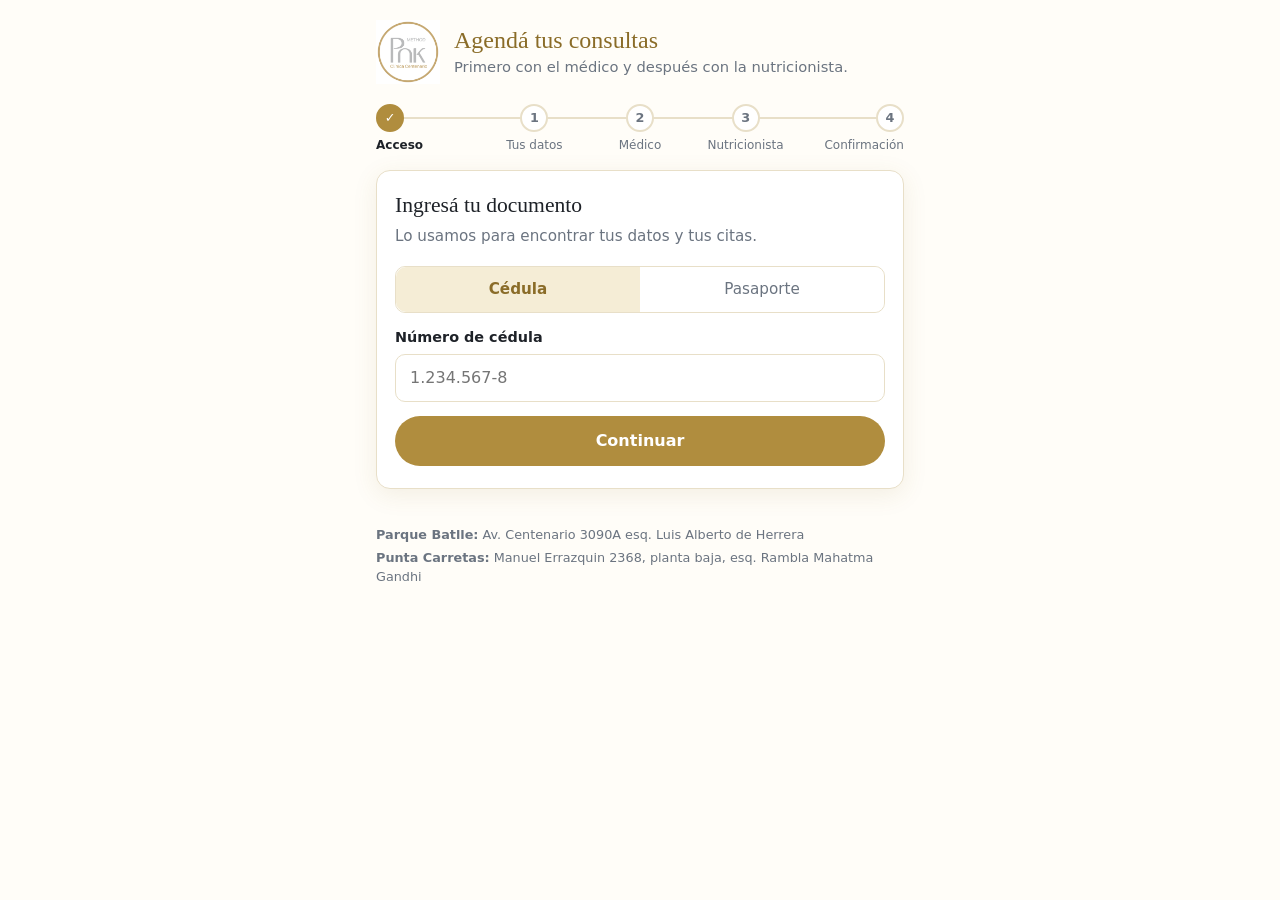
==== AgendaMedicoNutri/index.html @ a27c0d5b "AgendaMedicoNutri: animación de espera (silueta que camina y adelgaza) Co-Authored-By: Claude Opus 5" ====
<!doctype html>
<html lang="es-UY">
<head>
  <meta charset="utf-8">
  <meta name="viewport" content="width=device-width, initial-scale=1">
  <title>Agendá tus consultas · Método PnK</title>
  <meta name="description" content="Reservá tu consulta con el médico y la nutricionista del Método PnK en Uruguay.">
  <meta name="theme-color" content="#b08d3e">
  <link rel="icon" href="img/logo-pnk.png">
  <link rel="stylesheet" href="css/estilos.css?v=8">
</head>
<body>

<header class="encabezado">
  <img class="logo" src="img/logo-pnk.png" alt="Método PnK · Clínica Centenario" width="64" height="64">
  <div>
    <h1>Agendá tus consultas</h1>
    <p>Primero con el médico y después con la nutricionista.</p>
  </div>
</header>

<nav class="progreso" aria-label="Progreso de la reserva">
  <ol>
    <li data-paso="acceso"><span class="punto" aria-hidden="true">✓</span><span class="etiqueta">Acceso</span></li>
    <li data-paso="datos"><span class="punto">1</span><span class="etiqueta">Tus datos</span></li>
    <li data-paso="medico"><span class="punto">2</span><span class="etiqueta">Médico</span></li>
    <li data-paso="nutri"><span class="punto">3</span><span class="etiqueta">Nutricionista</span></li>
    <li data-paso="confirmacion"><span class="punto">4</span><span class="etiqueta">Confirmación</span></li>
  </ol>
  <p class="progreso-texto" id="progreso-texto" aria-live="polite"></p>
</nav>

<main>
  <div class="aviso" id="aviso" role="alert" hidden></div>

  <!-- ACCESO ─────────────────────────────────────────────────────────── -->
  <section class="tarjeta" id="paso-acceso" data-paso="acceso" hidden>
    <div id="acceso-documento">
      <h2 tabindex="-1">Ingresá tu documento</h2>
      <p class="ayuda">Lo usamos para encontrar tus datos y tus citas.</p>
      <form id="form-documento" novalidate>
        <fieldset class="selector">
          <legend class="visualmente-oculto">Tipo de documento</legend>
          <label><input type="radio" name="tipoDocumento" value="CI" checked><span>Cédula</span></label>
          <label><input type="radio" name="tipoDocumento" value="Pasaporte"><span>Pasaporte</span></label>
        </fieldset>
        <label class="campo">
          <span id="documento-etiqueta">Número de cédula</span>
          <input id="documento" name="documento" inputmode="numeric" autocomplete="off" placeholder="1.234.567-8" required>
          <small class="error-campo" data-error-de="documento"></small>
        </label>
        <button class="boton" type="submit">Continuar</button>
      </form>
    </div>

    <div id="acceso-verificacion" hidden>
      <h2 tabindex="-1">Confirmá que sos vos</h2>
      <p>Encontramos un registro a nombre de <strong id="mascara-nombre"></strong>
        con WhatsApp <strong id="mascara-whatsapp"></strong>.</p>
      <form id="form-verificacion" novalidate>
        <label class="campo">
          <span>Últimos 4 números de tu WhatsApp</span>
          <input id="ultimos4" name="ultimos4" inputmode="numeric" autocomplete="off" maxlength="4" placeholder="••••" class="campo-codigo" required>
          <small class="error-campo" data-error-de="ultimos4"></small>
        </label>
        <button class="boton" type="submit">Verificar</button>
        <button class="boton-texto" type="button" id="otro-documento">Usar otro documento</button>
      </form>
    </div>
  </section>

  <!-- 1. DATOS ──────────────────────────────────────────────────────── -->
  <section class="tarjeta" id="paso-datos" data-paso="datos" hidden>
    <h2 tabindex="-1">Tus datos</h2>
    <p class="ayuda" id="datos-ayuda"></p>
    <form id="form-datos" novalidate>
      <div class="fila-doble">
        <label class="campo">
          <span>Nombre</span>
          <input name="nombre" autocomplete="given-name" required>
          <small class="error-campo" data-error-de="nombre"></small>
        </label>
        <label class="campo">
          <span>Apellido</span>
          <input name="apellido" autocomplete="family-name" required>
          <small class="error-campo" data-error-de="apellido"></small>
        </label>
      </div>
      <label class="campo">
        <span id="datos-documento-etiqueta">Cédula</span>
        <input name="documento" readonly>
      </label>
      <label class="campo">
        <span>WhatsApp</span>
        <input name="whatsapp" type="tel" inputmode="tel" autocomplete="tel" placeholder="099 123 456" required>
        <small class="error-campo" data-error-de="whatsapp"></small>
      </label>
      <label class="campo">
        <span>Email</span>
        <input name="email" type="email" inputmode="email" autocomplete="email" placeholder="tu@email.com" required>
        <small class="error-campo" data-error-de="email"></small>
      </label>
      <button class="boton" type="submit">Continuar con el médico</button>
    </form>
  </section>

  <!-- 2. MÉDICO ─────────────────────────────────────────────────────── -->
  <section class="tarjeta" id="paso-medico" data-paso="medico" hidden>
    <h2 tabindex="-1">Cita con el médico</h2>

    <p class="cargando-bloque" id="medico-cargando">Buscando la agenda de los médicos…</p>

    <!-- Ya tiene cita: resumen, pago y botón para seguir -->
    <div id="medico-agendado" hidden>
      <p class="ayuda">Tu cita con el médico quedó confirmada. Te enviamos la invitación a tu email.</p>
      <div class="cita" id="medico-cita"></div>
      <div class="cita" id="medico-cita-control"></div>
      <p class="nota" id="medico-control-sin-lugar" hidden>No encontramos lugar para tu control a los 15 días. Te escribimos por WhatsApp para coordinarlo.</p>
      <div class="pago" id="medico-pago" hidden>
        <p>Valor de la consulta: <strong id="medico-pago-precio"></strong></p>
        <p class="nota">Para asegurar tu lugar, envianos el comprobante de pago por WhatsApp.</p>
        <a class="boton secundario" id="medico-pago-link" target="_blank" rel="noopener">Enviar comprobante por WhatsApp</a>
      </div>
      <button class="boton" type="button" id="ir-a-nutri">Continuar con la nutricionista</button>
    </div>

    <!-- Reserva -->
    <form id="form-medico" novalidate hidden>
      <fieldset class="grupo">
        <legend>Tipo de consulta</legend>
        <div class="opciones" id="opciones-tipo"></div>
      </fieldset>

      <fieldset class="grupo" id="grupo-medico" hidden>
        <legend>Médico</legend>
        <p class="nota" id="nota-medico-fijo" hidden>Agendás con tu médico de siempre.</p>
        <div class="opciones" id="opciones-medico"></div>
      </fieldset>

      <fieldset class="grupo" id="grupo-sede" hidden>
        <legend>¿Dónde?</legend>
        <div class="opciones" id="opciones-sede"></div>
        <p class="precio" id="medico-precio" hidden></p>
      </fieldset>

      <fieldset class="grupo" id="grupo-dia" hidden>
        <legend>Día</legend>
        <p class="cargando-bloque" id="dias-cargando" hidden>Buscando horarios libres…</p>
        <div class="dias" id="opciones-dia"></div>
        <p class="nota" id="sin-horarios" hidden>No hay horarios libres en las próximas 2 semanas. Probá con otra sede o escribinos por WhatsApp.</p>
      </fieldset>

      <fieldset class="grupo" id="grupo-hora" hidden>
        <legend>Hora</legend>
        <div class="horas" id="opciones-hora"></div>
      </fieldset>

      <div class="grupo" id="grupo-confirmar" hidden>
        <label class="compromiso opcion-control">
          <input type="checkbox" name="agendarControl">
          <span><strong>Dejar agendado mi próximo control</strong> (Seguimiento, 30 min) 15 días después,
            a la misma hora o la más cercana, y la nutricionista al día siguiente.
            <small class="nota" id="control-precio"></small></span>
        </label>
        <label class="compromiso">
          <input type="checkbox" name="compromisoPago">
          <span>Me comprometo a abonar la consulta y enviar el comprobante de pago por WhatsApp.</span>
        </label>
        <small class="error-campo" data-error-de="compromisoPago"></small>
        <button class="boton" type="submit">Confirmar cita con el médico</button>
      </div>
    </form>
  </section>

  <!-- 3. NUTRICIONISTA ──────────────────────────────────────────────── -->
  <section class="tarjeta" id="paso-nutri" data-paso="nutri" hidden>
    <h2 tabindex="-1">Cita con la nutricionista</h2>
    <div class="cita" id="nutri-cita-medico"></div>

    <p class="cargando-bloque" id="nutri-cargando">Buscando los horarios de la nutricionista…</p>

    <!-- Reserva con nuestros botones (horarios reales del Bookings de Verónica) -->
    <form id="form-turnos-nutri" novalidate hidden>
      <p class="ayuda">Elegí tu consulta con la nutricionista <strong>Verónica Bitz</strong>.
        Te mostramos solo horarios libres posteriores a tu cita con el médico.</p>

      <fieldset class="grupo">
        <legend>Tipo de consulta</legend>
        <div class="opciones" id="opciones-servicio-nutri"></div>
      </fieldset>

      <fieldset class="grupo" id="grupo-dia-nutri" hidden>
        <legend>Día</legend>
        <p class="cargando-bloque" id="dias-nutri-cargando" hidden>Buscando horarios libres…</p>
        <div class="dias" id="opciones-dia-nutri"></div>
        <p class="nota" id="sin-horarios-nutri" hidden>No hay horarios libres para esta consulta en los próximos días. Probá con otra modalidad o escribinos por WhatsApp.</p>
      </fieldset>

      <fieldset class="grupo" id="grupo-hora-nutri" hidden>
        <legend>Hora</legend>
        <div class="horas" id="opciones-hora-nutri"></div>
      </fieldset>

      <div class="grupo" id="grupo-confirmar-nutri" hidden>
        <label class="compromiso">
          <input type="checkbox" name="consentimiento">
          <span>Acepto que <strong>Pronokal S.A.</strong> trate mis datos personales para gestionar esta cita,
            según la Ley 18.331 de Protección de Datos Personales.
            <small class="nota">Consultas sobre tus datos: pedidos.uruguay@pronokal.com</small></span>
        </label>
        <small class="error-campo" data-error-de="consentimiento"></small>
        <button class="boton" type="submit">Reservar con la nutricionista</button>
      </div>
    </form>

    <!-- Si la agenda de Verónica no responde (nunca se muestra Bookings) -->
    <div id="nutri-error" class="pila" hidden>
      <div class="espera">
        <p class="espera-icono" aria-hidden="true">⏳</p>
        <p><strong id="nutri-error-mensaje">No pudimos consultar la agenda de la nutricionista en este momento.</strong></p>
        <p class="nota">Probá de nuevo en unos minutos. Tu cita con el médico ya está confirmada.</p>
      </div>
      <button class="boton" type="button" id="nutri-reintentar">Probar de nuevo</button>
      <a class="boton secundario" href="https://wa.me/59893365668" target="_blank" rel="noopener">Escribinos por WhatsApp</a>
    </div>

    <!-- Ya registrada -->
    <div id="nutri-registrada" class="pila" hidden>
      <div class="cita" id="nutri-cita-nutri"></div>
      <button class="boton" type="button" id="nutri-ver-resumen">Ver el resumen de mis citas</button>
      <a class="boton-texto" href="https://wa.me/59893365668" target="_blank" rel="noopener">¿Necesitás cambiarla? Escribinos por WhatsApp</a>
    </div>
  </section>

  <!-- 4. CONFIRMACIÓN ───────────────────────────────────────────────── -->
  <section class="tarjeta" id="paso-confirmacion" data-paso="confirmacion" hidden>
    <h2 tabindex="-1">¡Listo! Tus consultas</h2>
    <p class="ayuda">Te esperamos. Te mandamos la invitación de la consulta médica a tu email.</p>
    <div class="cita" id="confirmacion-cita-medico"></div>
    <div class="cita" id="confirmacion-cita-nutri"></div>
    <div class="cita" id="confirmacion-cita-control"></div>
    <div class="cita" id="confirmacion-cita-nutri-control"></div>
    <div class="pago" id="confirmacion-pago" hidden>
      <p>Valor de la consulta médica: <strong id="confirmacion-pago-precio"></strong></p>
      <p class="nota">Si todavía no lo hiciste, envianos el comprobante de pago por WhatsApp.</p>
      <a class="boton" id="confirmacion-pago-link" target="_blank" rel="noopener">Enviar comprobante por WhatsApp</a>
    </div>
    <a class="boton secundario" href="https://wa.me/59893365668" target="_blank" rel="noopener">¿Dudas? Escribinos por WhatsApp</a>
  </section>
</main>

<footer class="pie">
  <p><strong>Parque Batlle:</strong> Av. Centenario 3090A esq. Luis Alberto de Herrera</p>
  <p><strong>Punta Carretas:</strong> Manuel Errazquin 2368, planta baja, esq. Rambla Mahatma Gandhi</p>
</footer>

<script src="js/config.js?v=8"></script>
<script src="js/validaciones.js?v=8"></script>
<script src="js/api.js?v=8"></script>
<script src="js/paso-medico.js?v=8"></script>
<script src="js/paso-nutri.js?v=8"></script>
<script src="js/app.js?v=8"></script>
</body>
</html>
---- AgendaMedicoNutri/css/estilos.css ----
/* ==========================================================================
   Agenda Médico + Nutri · Método PnK
   Colores y tipografía tomados de la landing perdidanetadekilos.com.uy.
   Pensado primero para celular; en pantallas grandes se centra en una columna.
   ========================================================================== */

:root {
  --crema: #fffdf8;
  --blanco: #ffffff;
  --dorado: #b08d3e;
  --dorado-oscuro: #8a6c28;
  --dorado-claro: #f5edd6;
  --dorado-suave: #faf6ed;
  --linea: #e8dfc8;
  --tinta: #1e2228;
  --gris: #6b7480;
  --verde: #4a9e70;
  --rojo: #c23b2b;

  --fuente-titulos: Georgia, "Times New Roman", serif;
  --fuente-texto: "Segoe UI", system-ui, -apple-system, Arial, sans-serif;

  --radio: 14px;
  --sombra: 0 6px 24px rgba(138, 108, 40, 0.10);
}

* { box-sizing: border-box; }

html { -webkit-text-size-adjust: 100%; }

body {
  margin: 0;
  background: var(--crema);
  color: var(--tinta);
  font-family: var(--fuente-texto);
  font-size: 16px;
  line-height: 1.5;
}

h1, h2, h3 { font-family: var(--fuente-titulos); font-weight: normal; line-height: 1.2; margin: 0; }
h2:focus { outline: none; }

[hidden] { display: none !important; }

.visualmente-oculto {
  position: absolute; width: 1px; height: 1px; overflow: hidden;
  clip: rect(0 0 0 0); white-space: nowrap;
}

/* ── Encabezado ─────────────────────────────────────────────────────────── */

.encabezado {
  display: flex; align-items: center; gap: 14px;
  max-width: 560px; margin: 0 auto; padding: 20px 16px 8px;
}
.logo { width: 64px; height: 64px; flex: none; }
.encabezado h1 { font-size: 1.5rem; color: var(--dorado-oscuro); }
.encabezado p { margin: 2px 0 0; color: var(--gris); font-size: 0.92rem; }

/* ── Barra de progreso ──────────────────────────────────────────────────── */

.progreso { max-width: 560px; margin: 0 auto; padding: 12px 16px 4px; }
.progreso ol {
  list-style: none; margin: 0; padding: 0;
  display: flex; justify-content: space-between; position: relative;
}
.progreso ol::before {           /* la línea que une los puntos */
  content: ""; position: absolute; left: 14px; right: 14px; top: 13px;
  height: 2px; background: var(--linea);
}
.progreso li {
  position: relative; display: flex; flex-direction: column; align-items: center;
  gap: 4px; flex: 1; min-width: 0;
}
.progreso li:first-child { align-items: flex-start; }
.progreso li:last-child { align-items: flex-end; }
.punto {
  width: 28px; height: 28px; border-radius: 50%;
  display: grid; place-items: center;
  background: var(--blanco); border: 2px solid var(--linea);
  color: var(--gris); font-size: 0.8rem; font-weight: 600;
  transition: background .2s, border-color .2s, color .2s;
}
.etiqueta { display: none; font-size: 0.75rem; color: var(--gris); white-space: nowrap; }

.progreso li.hecho .punto { background: var(--dorado-claro); border-color: var(--dorado); color: var(--dorado-oscuro); }
.progreso li.actual .punto { background: var(--dorado); border-color: var(--dorado); color: var(--blanco); }
.progreso li.actual .etiqueta { color: var(--tinta); font-weight: 600; }

.progreso-texto { margin: 8px 0 0; text-align: center; font-size: 0.85rem; color: var(--gris); }

@media (min-width: 520px) {
  .etiqueta { display: block; }
  .progreso-texto { display: none; }
}

/* ── Contenido y tarjetas ───────────────────────────────────────────────── */

main { max-width: 560px; margin: 0 auto; padding: 12px 16px 32px; }

.tarjeta {
  background: var(--blanco); border: 1px solid var(--linea); border-radius: var(--radio);
  box-shadow: var(--sombra); padding: 22px 18px;
}
.tarjeta h2 { font-size: 1.35rem; margin-bottom: 6px; }
.ayuda { margin: 0 0 18px; color: var(--gris); font-size: 0.95rem; }

.aviso {
  margin-bottom: 12px; padding: 12px 14px; border-radius: 10px;
  background: #fbeceb; border: 1px solid #efc4bf; color: var(--rojo); font-size: 0.95rem;
}
.aviso.info { background: var(--dorado-suave); border-color: var(--linea); color: var(--dorado-oscuro); }

.en-construccion {
  margin-top: 12px; padding: 16px; border: 1px dashed var(--linea); border-radius: 10px;
  color: var(--gris); text-align: center; font-size: 0.9rem;
}

/* ── Formularios ────────────────────────────────────────────────────────── */

form { display: grid; gap: 14px; }
fieldset { border: 0; margin: 0; padding: 0; }

.campo { display: grid; gap: 6px; }
.campo > span { font-size: 0.9rem; font-weight: 600; }
.campo input, .campo select {
  width: 100%; min-height: 48px; padding: 10px 14px;
  font: inherit; font-size: 16px;   /* 16px evita que el iPhone haga zoom */
  color: var(--tinta); background: var(--blanco);
  border: 1.5px solid var(--linea); border-radius: 10px;
  transition: border-color .15s, box-shadow .15s;
}
.campo input:focus, .campo select:focus {
  outline: none; border-color: var(--dorado); box-shadow: 0 0 0 3px var(--dorado-claro);
}
.campo input[readonly] { background: var(--dorado-suave); color: var(--gris); }
.campo input[aria-invalid="true"] { border-color: var(--rojo); }
.campo-codigo { letter-spacing: 0.5em; text-align: center; font-size: 1.4rem !important; }

.error-campo { color: var(--rojo); font-size: 0.85rem; min-height: 0; }
.error-campo:empty { display: none; }

.fila-doble { display: grid; gap: 14px; }
@media (min-width: 420px) { .fila-doble { grid-template-columns: 1fr 1fr; } }

/* Selector de dos opciones (Cédula / Pasaporte) */
.selector { display: grid; grid-template-columns: 1fr 1fr; gap: 0; border: 1.5px solid var(--linea); border-radius: 10px; overflow: hidden; }
.selector label { position: relative; }
.selector input { position: absolute; opacity: 0; inset: 0; }
.selector span {
  display: block; padding: 11px 8px; text-align: center; cursor: pointer;
  font-size: 0.95rem; color: var(--gris); background: var(--blanco);
}
.selector input:checked + span { background: var(--dorado-claro); color: var(--dorado-oscuro); font-weight: 600; }
.selector input:focus-visible + span { box-shadow: inset 0 0 0 2px var(--dorado); }

/* ── Botones ────────────────────────────────────────────────────────────── */

.boton {
  display: inline-flex; align-items: center; justify-content: center; gap: 8px;
  width: 100%; min-height: 50px; padding: 12px 20px;
  font: inherit; font-weight: 600; font-size: 1rem; text-decoration: none;
  color: var(--blanco); background: var(--dorado);
  border: 0; border-radius: 999px; cursor: pointer;
  transition: background .15s, transform .05s;
}
.boton:hover { background: var(--dorado-oscuro); }
.boton:active { transform: translateY(1px); }
.boton:focus-visible { outline: 3px solid var(--dorado-claro); outline-offset: 2px; }
.boton[disabled] { opacity: .6; cursor: progress; }

.boton.secundario { background: var(--blanco); color: var(--dorado-oscuro); border: 1.5px solid var(--dorado); }
.boton.secundario:hover { background: var(--dorado-suave); }

.boton-texto {
  background: none; border: 0; padding: 8px; font: inherit; font-size: 0.92rem;
  color: var(--dorado-oscuro); text-decoration: underline; cursor: pointer;
}

.cargando::after {
  content: ""; width: 16px; height: 16px; border-radius: 50%;
  border: 2px solid rgba(255,255,255,.5); border-top-color: var(--blanco);
  animation: girar .8s linear infinite;
}
@keyframes girar { to { transform: rotate(360deg); } }

/* ── Grupos de opciones (paso médico) ───────────────────────────────────── */

.grupo { display: grid; gap: 10px; }
.grupo legend { font-weight: 600; font-size: 0.95rem; margin-bottom: 10px; padding: 0; }
.nota { margin: 0; color: var(--gris); font-size: 0.88rem; }
.cargando-bloque {
  display: flex; flex-direction: column; align-items: center; gap: 6px;
  margin: 12px 0; color: var(--gris); font-size: 0.92rem; text-align: center;
}
.cargando-bloque[hidden] { display: none !important; }

/* Silueta que camina y adelgaza (ver animacionCaminante en app.js) */
.caminante { width: 72px; height: 96px; overflow: visible; }
.caminante path, .caminante circle, .caminante line {
  fill: none; stroke-width: 3; stroke-linecap: round; stroke-linejoin: round;
}
.caminante .trazo path, .caminante .trazo circle { stroke: var(--dorado); }
.caminante .trazo > path:not(.cuerpo), .caminante .trazo-atras path { stroke-width: 4.5; }   /* brazos y piernas */
.caminante .trazo .cuerpo { fill: var(--blanco); }          /* tapa el brazo y la pierna de atrás */
.caminante .trazo-atras path { stroke: var(--dorado); opacity: .35; }
.caminante .piso { stroke: var(--linea); stroke-width: 2; stroke-dasharray: 14 10; }

/* Tarjetas para elegir (tipo, médico, sede) */
.opciones { display: grid; gap: 8px; }
@media (min-width: 420px) { .opciones { grid-template-columns: repeat(auto-fit, minmax(150px, 1fr)); } }
.opcion { position: relative; display: block; cursor: pointer; }
.opcion input { position: absolute; opacity: 0; inset: 0; cursor: pointer; }
.opcion .caja {
  display: grid; gap: 2px; padding: 12px 14px; min-height: 48px;
  border: 1.5px solid var(--linea); border-radius: 12px; background: var(--blanco);
  transition: border-color .15s, background .15s;
}
.opcion .titulo { font-weight: 600; }
.opcion .detalle { font-size: 0.85rem; color: var(--gris); }
.opcion input:checked + .caja { border-color: var(--dorado); background: var(--dorado-suave); box-shadow: inset 0 0 0 1px var(--dorado); }
.opcion input:focus-visible + .caja { box-shadow: 0 0 0 3px var(--dorado-claro); }

/* Chips de días (fila que se desliza) y de horas (grilla) */
.dias {
  display: flex; gap: 8px; overflow-x: auto; padding-bottom: 6px;
  scroll-snap-type: x proximity; -webkit-overflow-scrolling: touch;
}
.horas { display: grid; grid-template-columns: repeat(auto-fill, minmax(76px, 1fr)); gap: 8px; }
.chip { position: relative; flex: none; scroll-snap-align: start; }
.chip input { position: absolute; opacity: 0; inset: 0; cursor: pointer; }
.chip span {
  display: grid; place-items: center; min-height: 44px; padding: 6px 12px;
  border: 1.5px solid var(--linea); border-radius: 10px; background: var(--blanco);
  font-size: 0.92rem; text-align: center; line-height: 1.2; cursor: pointer;
}
.dias .chip span { min-width: 64px; }
.chip span small { display: block; font-size: 0.72rem; color: var(--gris); text-transform: capitalize; }
.chip input:checked + span { background: var(--dorado); border-color: var(--dorado); color: var(--blanco); font-weight: 600; }
.chip input:checked + span small { color: var(--blanco); }
.chip input:focus-visible + span { box-shadow: 0 0 0 3px var(--dorado-claro); }

.precio { margin: 4px 0 0; font-size: 0.95rem; }
.precio strong { color: var(--dorado-oscuro); }

.compromiso { display: flex; gap: 10px; align-items: flex-start; font-size: 0.92rem; cursor: pointer; }
.compromiso input { width: 20px; height: 20px; margin: 2px 0 0; accent-color: var(--dorado); flex: none; }

.pago {
  display: grid; gap: 8px; margin: 14px 0; padding: 14px 16px;
  border: 1px solid var(--linea); border-radius: 12px;
}
.pago p { margin: 0; }

#form-medico { gap: 22px; }
#medico-agendado { display: grid; gap: 4px; }

/* ── Tarjeta de cita (resumen) ──────────────────────────────────────────── */

.cita:empty { display: none; }
.cita {
  margin: 14px 0; padding: 14px 16px; border-radius: 12px;
  background: var(--dorado-suave); border: 1px solid var(--linea);
}
.cita h3 { font-size: 1.05rem; color: var(--dorado-oscuro); margin-bottom: 6px; }
.cita p { margin: 2px 0; font-size: 0.95rem; }
.cita .fecha { font-weight: 600; text-transform: capitalize; }

/* ── Pie ────────────────────────────────────────────────────────────────── */

.pie { max-width: 560px; margin: 0 auto; padding: 0 16px 32px; color: var(--gris); font-size: 0.8rem; }
.pie p { margin: 4px 0; }

@media (prefers-reduced-motion: reduce) {
  * { transition: none !important; animation-duration: 0s !important; }
}

/* ── Paso nutricionista ─────────────────────────────────────────────────── */

.pila { display: grid; gap: 12px; }

.espera { text-align: center; padding: 18px 8px; border: 1px dashed var(--linea); border-radius: 12px; }
.espera p { margin: 4px 0; }
.espera-icono { font-size: 2rem; }


.opcion-control {
  padding: 12px 14px; border-radius: 12px;
  background: var(--dorado-suave); border: 1px solid var(--linea);
}
.opcion-control small { display: block; margin-top: 4px; }
.cita .nota { margin-top: 6px; }
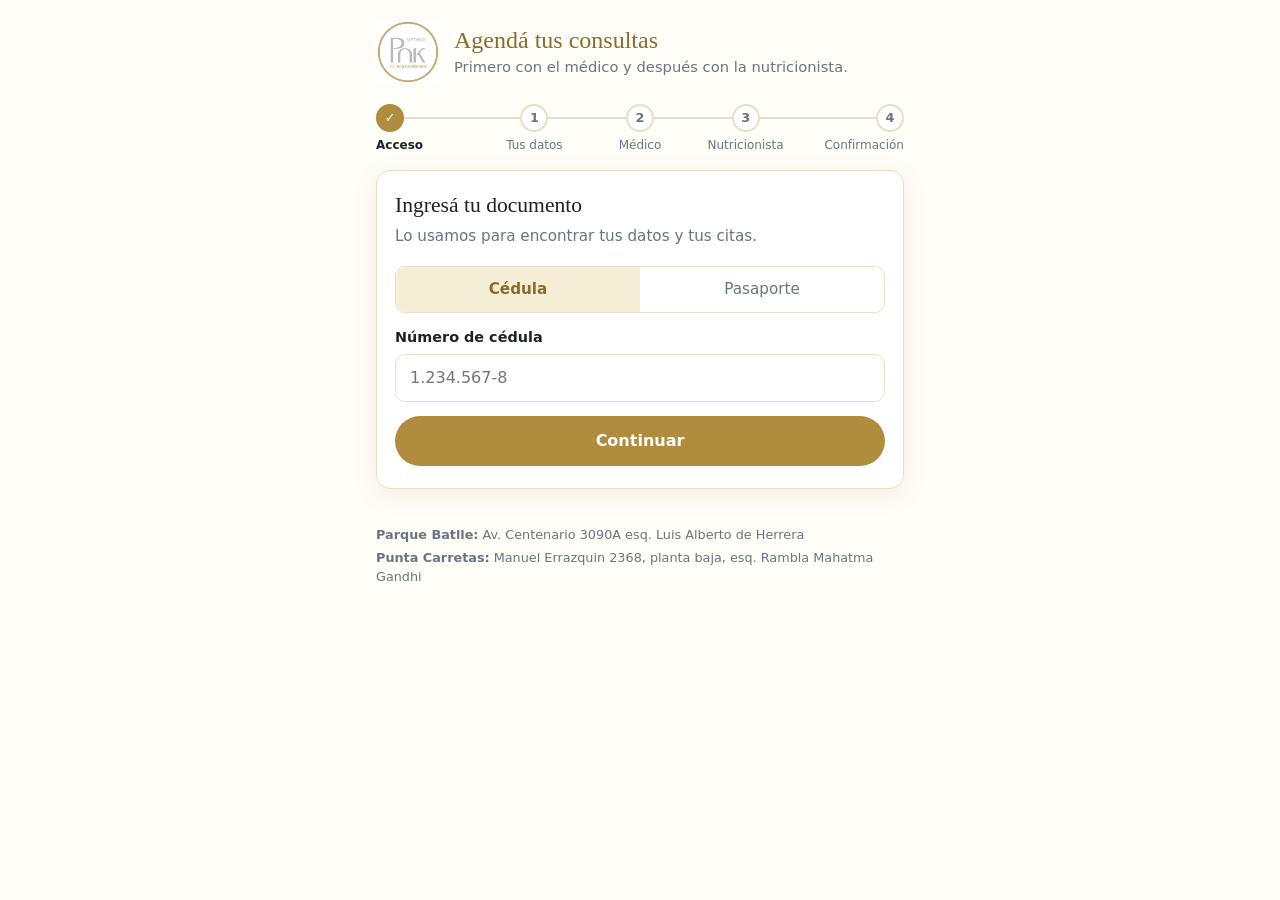
==== commit 38d35fb8: "AgendaMedicoNutri: nutri del control reservada al momento Co-Authored-By: Claude Opus 5.5 <noreply@a" ====
--- a/AgendaMedicoNutri/index.html
+++ b/AgendaMedicoNutri/index.html
@@ -7,7 +7,7 @@
   <meta name="description" content="Reservá tu consulta con el médico y la nutricionista del Método PnK en Uruguay.">
   <meta name="theme-color" content="#b08d3e">
   <link rel="icon" href="img/logo-pnk.png">
-  <link rel="stylesheet" href="css/estilos.css?v=8">
+  <link rel="stylesheet" href="css/estilos.css?v=10">
 </head>
 <body>
 
@@ -249,16 +249,21 @@
   </section>
 </main>
 
+<!-- Pantalla de espera mientras se confirma una reserva -->
+<div class="espera-reserva" id="espera-reserva" role="status" aria-live="polite" hidden>
+  <div class="cargando-bloque"><strong id="espera-reserva-texto"></strong><span>Esto puede tardar unos segundos.</span></div>
+</div>
+
 <footer class="pie">
   <p><strong>Parque Batlle:</strong> Av. Centenario 3090A esq. Luis Alberto de Herrera</p>
   <p><strong>Punta Carretas:</strong> Manuel Errazquin 2368, planta baja, esq. Rambla Mahatma Gandhi</p>
 </footer>
 
-<script src="js/config.js?v=8"></script>
-<script src="js/validaciones.js?v=8"></script>
-<script src="js/api.js?v=8"></script>
-<script src="js/paso-medico.js?v=8"></script>
-<script src="js/paso-nutri.js?v=8"></script>
-<script src="js/app.js?v=8"></script>
+<script src="js/config.js?v=10"></script>
+<script src="js/validaciones.js?v=10"></script>
+<script src="js/api.js?v=10"></script>
+<script src="js/paso-medico.js?v=10"></script>
+<script src="js/paso-nutri.js?v=10"></script>
+<script src="js/app.js?v=10"></script>
 </body>
 </html>
--- a/AgendaMedicoNutri/css/estilos.css
+++ b/AgendaMedicoNutri/css/estilos.css
@@ -290,3 +290,13 @@
 }
 .opcion-control small { display: block; margin-top: 4px; }
 .cita .nota { margin-top: 6px; }
+
+/* Pantalla de espera al confirmar una reserva */
+.espera-reserva {
+  position: fixed; inset: 0; z-index: 50;
+  display: grid; place-items: center; padding: 16px;
+  background: rgba(255, 253, 248, 0.94);
+}
+.espera-reserva .cargando-bloque { font-size: 1rem; color: var(--tinta); }
+.espera-reserva .cargando-bloque span { color: var(--gris); font-size: 0.9rem; }
+.espera-reserva .caminante { width: 96px; height: 128px; }
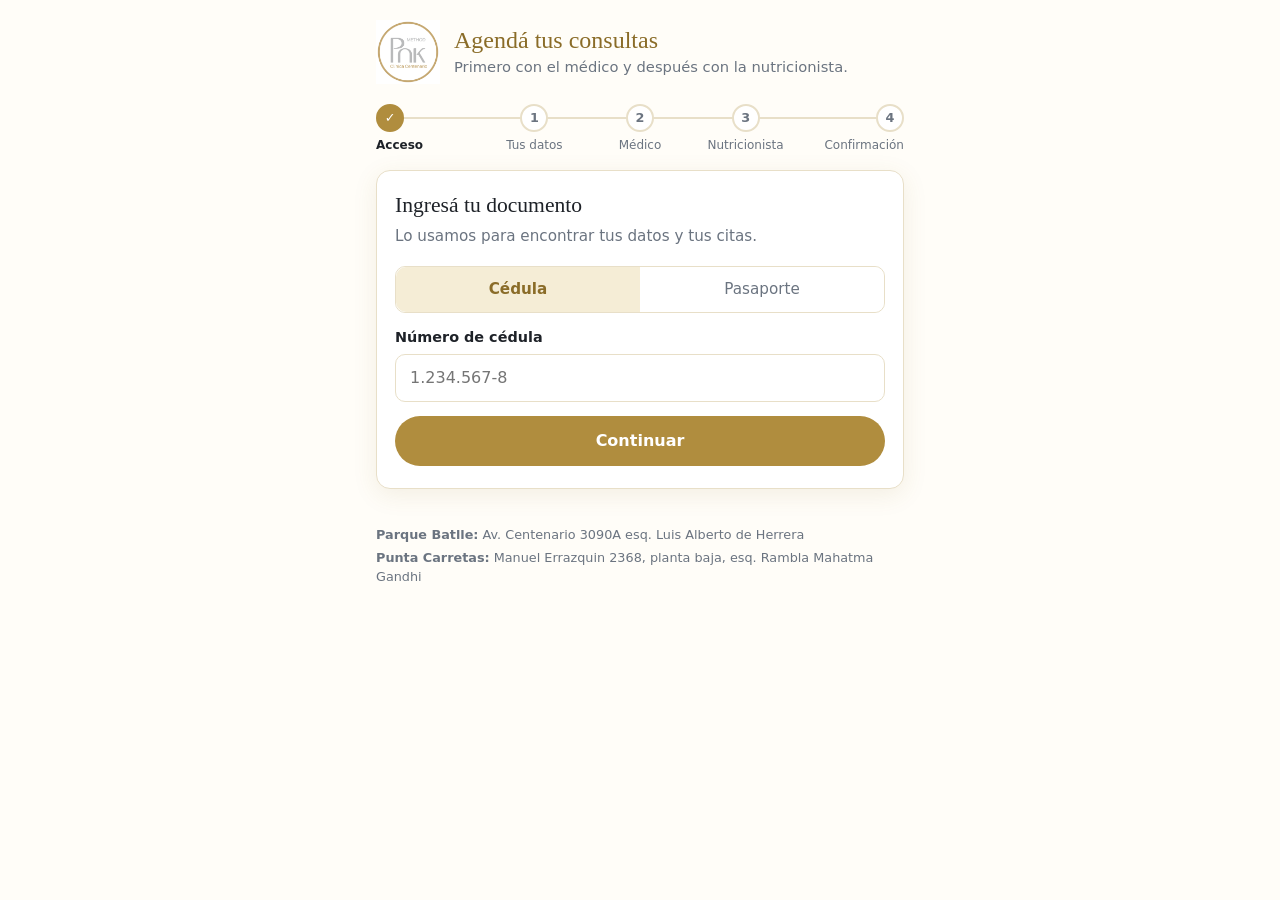
==== commit 6f436313: "AgendaMedicoNutri: opción de agendar solo con la nutricionista Co-Authored-By: Claude Opus 5.5 <nore" ====
--- a/AgendaMedicoNutri/index.html
+++ b/AgendaMedicoNutri/index.html
@@ -7,7 +7,7 @@
   <meta name="description" content="Reservá tu consulta con el médico y la nutricionista del Método PnK en Uruguay.">
   <meta name="theme-color" content="#b08d3e">
   <link rel="icon" href="img/logo-pnk.png">
-  <link rel="stylesheet" href="css/estilos.css?v=10">
+  <link rel="stylesheet" href="css/estilos.css?v=11">
 </head>
 <body>
 
@@ -100,7 +100,22 @@
         <input name="email" type="email" inputmode="email" autocomplete="email" placeholder="tu@email.com" required>
         <small class="error-campo" data-error-de="email"></small>
       </label>
-      <button class="boton" type="submit">Continuar con el médico</button>
+      <fieldset class="grupo">
+        <legend>¿Qué querés agendar?</legend>
+        <div class="opciones">
+          <label class="opcion">
+            <input type="radio" name="reserva" value="ambos" checked>
+            <span class="caja"><span class="titulo">Médico y nutricionista</span>
+              <span class="detalle">Primero el médico y después la nutricionista</span></span>
+          </label>
+          <label class="opcion">
+            <input type="radio" name="reserva" value="soloNutri">
+            <span class="caja"><span class="titulo">Solo nutricionista</span>
+              <span class="detalle">Consulta con Verónica Bitz</span></span>
+          </label>
+        </div>
+      </fieldset>
+      <button class="boton" type="submit" id="datos-continuar">Continuar con el médico</button>
     </form>
   </section>
 
@@ -182,7 +197,7 @@
     <!-- Reserva con nuestros botones (horarios reales del Bookings de Verónica) -->
     <form id="form-turnos-nutri" novalidate hidden>
       <p class="ayuda">Elegí tu consulta con la nutricionista <strong>Verónica Bitz</strong>.
-        Te mostramos solo horarios libres posteriores a tu cita con el médico.</p>
+        <span id="nutri-ayuda-regla">Te mostramos solo horarios libres posteriores a tu cita con el médico.</span></p>
 
       <fieldset class="grupo">
         <legend>Tipo de consulta</legend>
@@ -235,7 +250,7 @@
   <!-- 4. CONFIRMACIÓN ───────────────────────────────────────────────── -->
   <section class="tarjeta" id="paso-confirmacion" data-paso="confirmacion" hidden>
     <h2 tabindex="-1">¡Listo! Tus consultas</h2>
-    <p class="ayuda">Te esperamos. Te mandamos la invitación de la consulta médica a tu email.</p>
+    <p class="ayuda" id="confirmacion-ayuda">Te esperamos. Te mandamos la invitación de la consulta médica a tu email.</p>
     <div class="cita" id="confirmacion-cita-medico"></div>
     <div class="cita" id="confirmacion-cita-nutri"></div>
     <div class="cita" id="confirmacion-cita-control"></div>
@@ -259,11 +274,11 @@
   <p><strong>Punta Carretas:</strong> Manuel Errazquin 2368, planta baja, esq. Rambla Mahatma Gandhi</p>
 </footer>
 
-<script src="js/config.js?v=10"></script>
-<script src="js/validaciones.js?v=10"></script>
-<script src="js/api.js?v=10"></script>
-<script src="js/paso-medico.js?v=10"></script>
-<script src="js/paso-nutri.js?v=10"></script>
-<script src="js/app.js?v=10"></script>
+<script src="js/config.js?v=11"></script>
+<script src="js/validaciones.js?v=11"></script>
+<script src="js/api.js?v=11"></script>
+<script src="js/paso-medico.js?v=11"></script>
+<script src="js/paso-nutri.js?v=11"></script>
+<script src="js/app.js?v=11"></script>
 </body>
 </html>
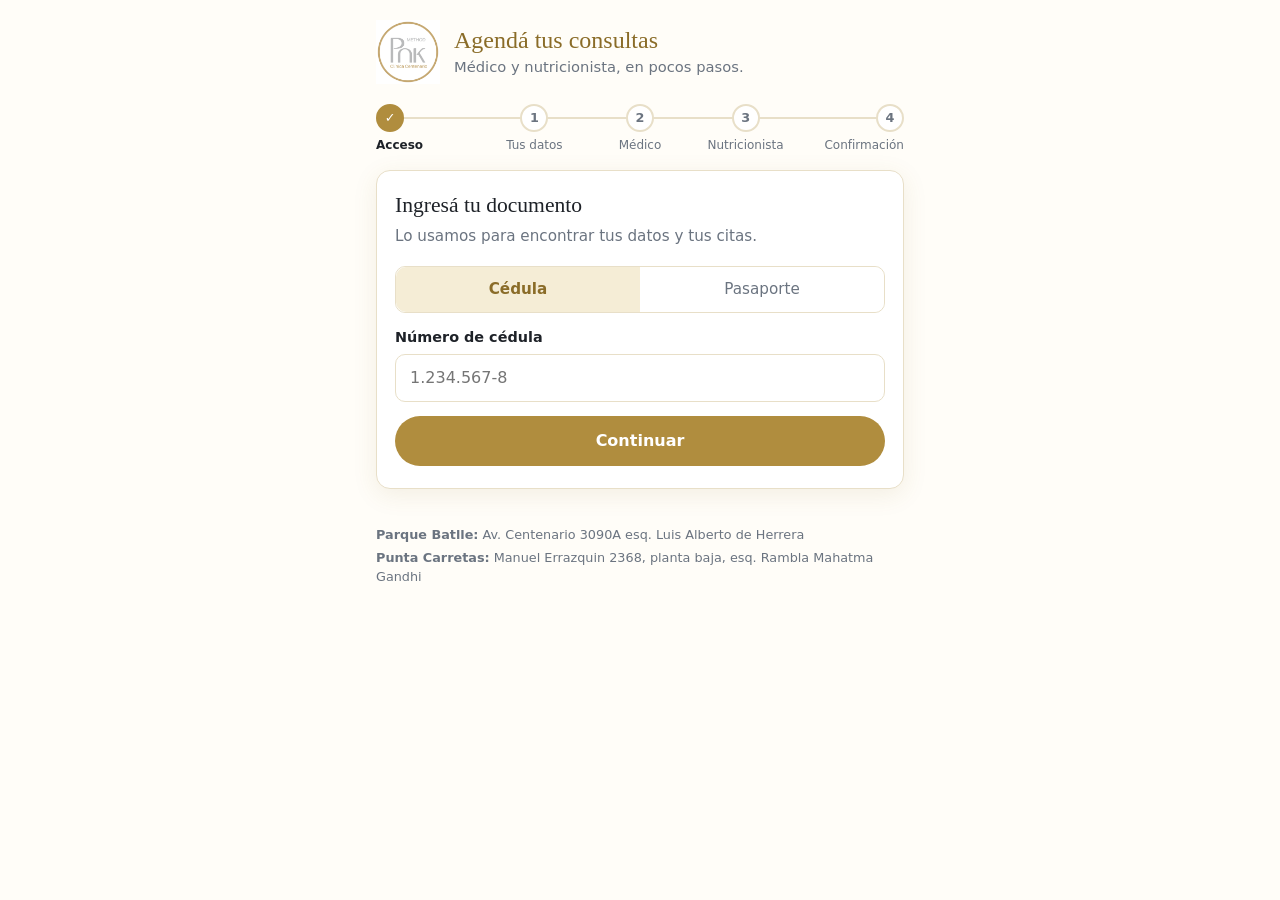
==== commit 25a51943: "AgendaMedicoNutri: opción de agendar solo con el médico Co-Authored-By: Claude Opus 5.5 <noreply@ant" ====
--- a/AgendaMedicoNutri/index.html
+++ b/AgendaMedicoNutri/index.html
@@ -7,7 +7,7 @@
   <meta name="description" content="Reservá tu consulta con el médico y la nutricionista del Método PnK en Uruguay.">
   <meta name="theme-color" content="#b08d3e">
   <link rel="icon" href="img/logo-pnk.png">
-  <link rel="stylesheet" href="css/estilos.css?v=11">
+  <link rel="stylesheet" href="css/estilos.css?v=12">
 </head>
 <body>
 
@@ -15,7 +15,7 @@
   <img class="logo" src="img/logo-pnk.png" alt="Método PnK · Clínica Centenario" width="64" height="64">
   <div>
     <h1>Agendá tus consultas</h1>
-    <p>Primero con el médico y después con la nutricionista.</p>
+    <p>Médico y nutricionista, en pocos pasos.</p>
   </div>
 </header>
 
@@ -109,6 +109,11 @@
               <span class="detalle">Primero el médico y después la nutricionista</span></span>
           </label>
           <label class="opcion">
+            <input type="radio" name="reserva" value="soloMedico">
+            <span class="caja"><span class="titulo">Solo médico</span>
+              <span class="detalle">Consulta con el médico</span></span>
+          </label>
+          <label class="opcion">
             <input type="radio" name="reserva" value="soloNutri">
             <span class="caja"><span class="titulo">Solo nutricionista</span>
               <span class="detalle">Consulta con Verónica Bitz</span></span>
@@ -137,6 +142,7 @@
         <a class="boton secundario" id="medico-pago-link" target="_blank" rel="noopener">Enviar comprobante por WhatsApp</a>
       </div>
       <button class="boton" type="button" id="ir-a-nutri">Continuar con la nutricionista</button>
+      <button class="boton" type="button" id="ir-a-resumen" hidden>Ver el resumen de mi cita</button>
     </div>
 
     <!-- Reserva -->
@@ -174,7 +180,7 @@
         <label class="compromiso opcion-control">
           <input type="checkbox" name="agendarControl">
           <span><strong>Dejar agendado mi próximo control</strong> (Seguimiento, 30 min) 15 días después,
-            a la misma hora o la más cercana, y la nutricionista al día siguiente.
+            a la misma hora o la más cercana<span id="control-con-nutri">, y la nutricionista al día siguiente</span>.
             <small class="nota" id="control-precio"></small></span>
         </label>
         <label class="compromiso">
@@ -274,11 +280,11 @@
   <p><strong>Punta Carretas:</strong> Manuel Errazquin 2368, planta baja, esq. Rambla Mahatma Gandhi</p>
 </footer>
 
-<script src="js/config.js?v=11"></script>
-<script src="js/validaciones.js?v=11"></script>
-<script src="js/api.js?v=11"></script>
-<script src="js/paso-medico.js?v=11"></script>
-<script src="js/paso-nutri.js?v=11"></script>
-<script src="js/app.js?v=11"></script>
+<script src="js/config.js?v=12"></script>
+<script src="js/validaciones.js?v=12"></script>
+<script src="js/api.js?v=12"></script>
+<script src="js/paso-medico.js?v=12"></script>
+<script src="js/paso-nutri.js?v=12"></script>
+<script src="js/app.js?v=12"></script>
 </body>
 </html>
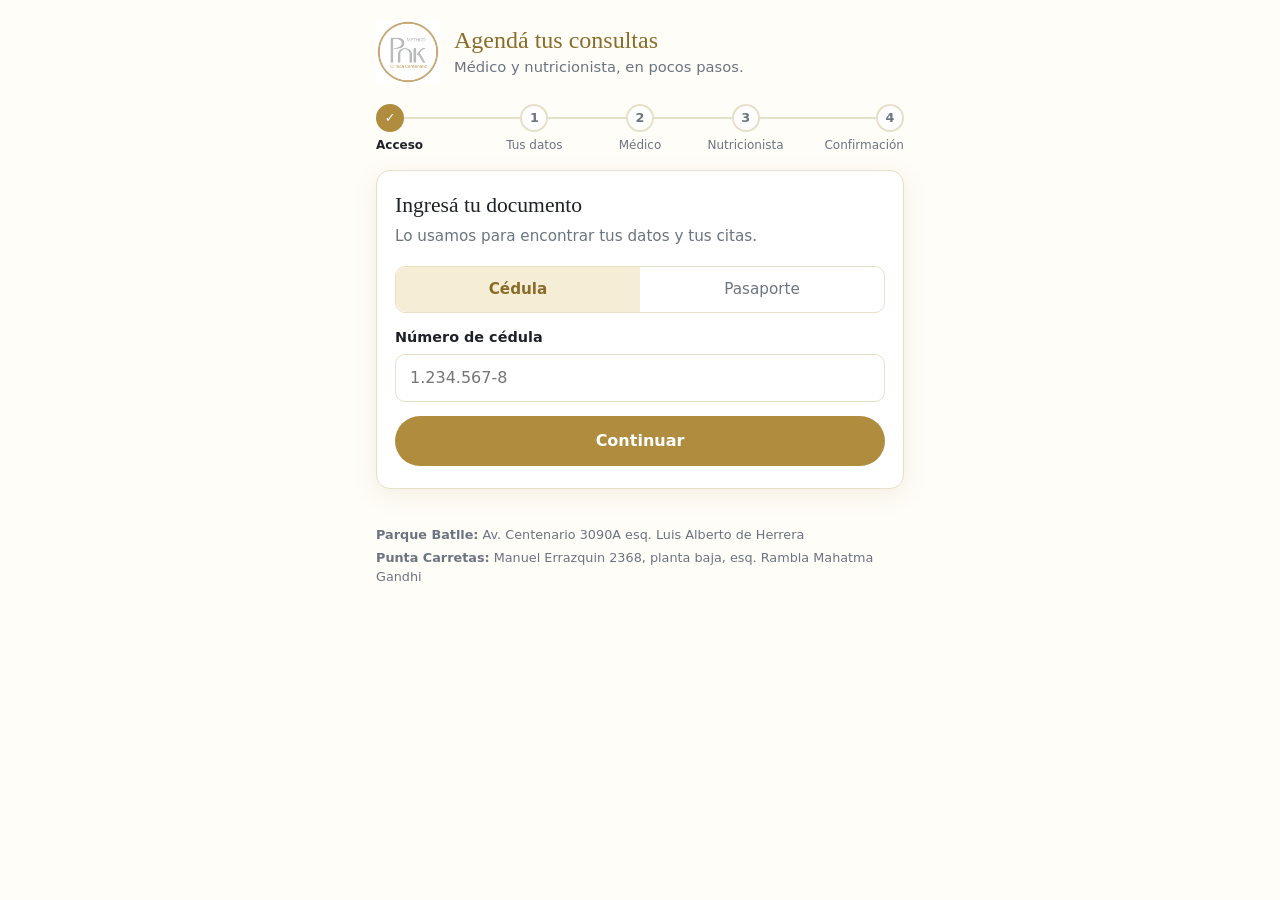
==== commit c4673b7d: "AgendaMedicoNutri: confirmación de asistencia y reagendar desde el recordatorio Co-Authored-By: Clau" ====
--- a/AgendaMedicoNutri/index.html
+++ b/AgendaMedicoNutri/index.html
@@ -7,7 +7,7 @@
   <meta name="description" content="Reservá tu consulta con el médico y la nutricionista del Método PnK en Uruguay.">
   <meta name="theme-color" content="#b08d3e">
   <link rel="icon" href="img/logo-pnk.png">
-  <link rel="stylesheet" href="css/estilos.css?v=12">
+  <link rel="stylesheet" href="css/estilos.css?v=14">
 </head>
 <body>
 
@@ -32,6 +32,29 @@
 
 <main>
   <div class="aviso" id="aviso" role="alert" hidden></div>
+
+  <!-- CONFIRMACIÓN DE ASISTENCIA (link del recordatorio: ?confirmar=código) ─ -->
+  <section class="tarjeta" id="asistencia" hidden>
+    <h2 tabindex="-1">Confirmá tu asistencia</h2>
+    <p class="cargando-bloque" id="asistencia-cargando">Buscando tu consulta…</p>
+    <div class="pila" id="asistencia-contenido" hidden>
+      <p class="ayuda" id="asistencia-saludo"></p>
+      <div class="cita" id="asistencia-cita"></div>
+      <div class="aviso info" id="asistencia-ok" hidden>✅ <strong>¡Gracias! Tu asistencia quedó confirmada.</strong> Te esperamos.</div>
+      <button class="boton" type="button" id="asistencia-confirmar">Confirmo mi asistencia</button>
+      <button class="boton secundario" type="button" id="asistencia-cambiar">No puedo ir: quiero elegir otro horario</button>
+
+      <!-- "No puedo ir": se pregunta antes de cancelar -->
+      <div class="pila" id="asistencia-cancelar" hidden>
+        <div class="aviso info">
+          <strong>¿Cancelamos esta consulta para que elijas otro horario?</strong>
+          <span id="asistencia-cancelar-detalle"></span>
+        </div>
+        <button class="boton" type="button" id="asistencia-cancelar-si">Sí, cancelar y elegir otro horario</button>
+        <button class="boton-texto" type="button" id="asistencia-cancelar-no">No, mantener mi consulta</button>
+      </div>
+    </div>
+  </section>
 
   <!-- ACCESO ─────────────────────────────────────────────────────────── -->
   <section class="tarjeta" id="paso-acceso" data-paso="acceso" hidden>
@@ -280,11 +303,12 @@
   <p><strong>Punta Carretas:</strong> Manuel Errazquin 2368, planta baja, esq. Rambla Mahatma Gandhi</p>
 </footer>
 
-<script src="js/config.js?v=12"></script>
-<script src="js/validaciones.js?v=12"></script>
-<script src="js/api.js?v=12"></script>
-<script src="js/paso-medico.js?v=12"></script>
-<script src="js/paso-nutri.js?v=12"></script>
-<script src="js/app.js?v=12"></script>
+<script src="js/config.js?v=14"></script>
+<script src="js/validaciones.js?v=14"></script>
+<script src="js/api.js?v=14"></script>
+<script src="js/paso-medico.js?v=14"></script>
+<script src="js/paso-nutri.js?v=14"></script>
+<script src="js/asistencia.js?v=14"></script>
+<script src="js/app.js?v=14"></script>
 </body>
 </html>
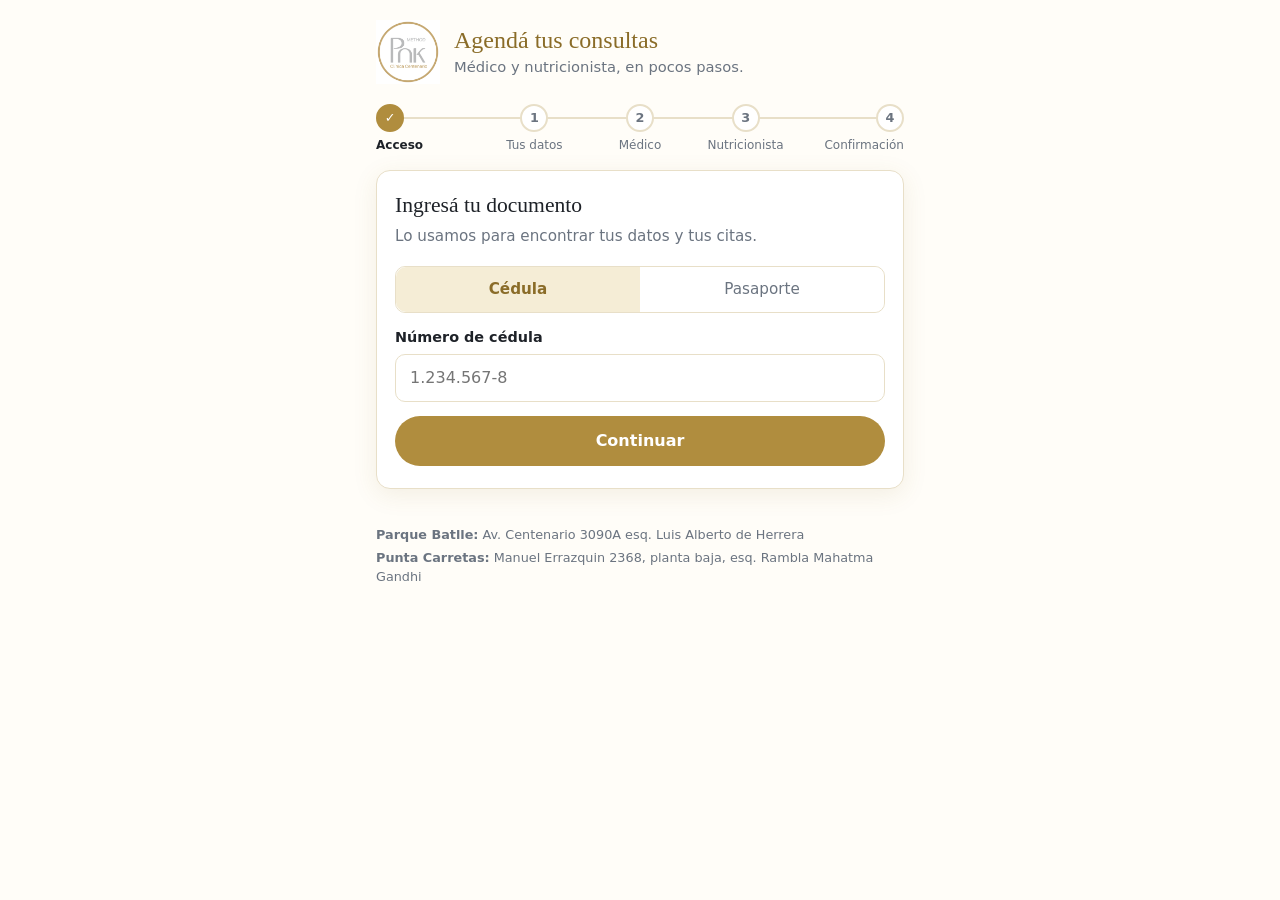
==== commit a20336b2: "AgendaMedicoNutri: link para agendar con la nutricionista desde el recordatorio Co-Authored-By: Clau" ====
--- a/AgendaMedicoNutri/index.html
+++ b/AgendaMedicoNutri/index.html
@@ -7,7 +7,7 @@
   <meta name="description" content="Reservá tu consulta con el médico y la nutricionista del Método PnK en Uruguay.">
   <meta name="theme-color" content="#b08d3e">
   <link rel="icon" href="img/logo-pnk.png">
-  <link rel="stylesheet" href="css/estilos.css?v=14">
+  <link rel="stylesheet" href="css/estilos.css?v=15">
 </head>
 <body>
 
@@ -303,12 +303,12 @@
   <p><strong>Punta Carretas:</strong> Manuel Errazquin 2368, planta baja, esq. Rambla Mahatma Gandhi</p>
 </footer>
 
-<script src="js/config.js?v=14"></script>
-<script src="js/validaciones.js?v=14"></script>
-<script src="js/api.js?v=14"></script>
-<script src="js/paso-medico.js?v=14"></script>
-<script src="js/paso-nutri.js?v=14"></script>
-<script src="js/asistencia.js?v=14"></script>
-<script src="js/app.js?v=14"></script>
+<script src="js/config.js?v=15"></script>
+<script src="js/validaciones.js?v=15"></script>
+<script src="js/api.js?v=15"></script>
+<script src="js/paso-medico.js?v=15"></script>
+<script src="js/paso-nutri.js?v=15"></script>
+<script src="js/asistencia.js?v=15"></script>
+<script src="js/app.js?v=15"></script>
 </body>
 </html>
